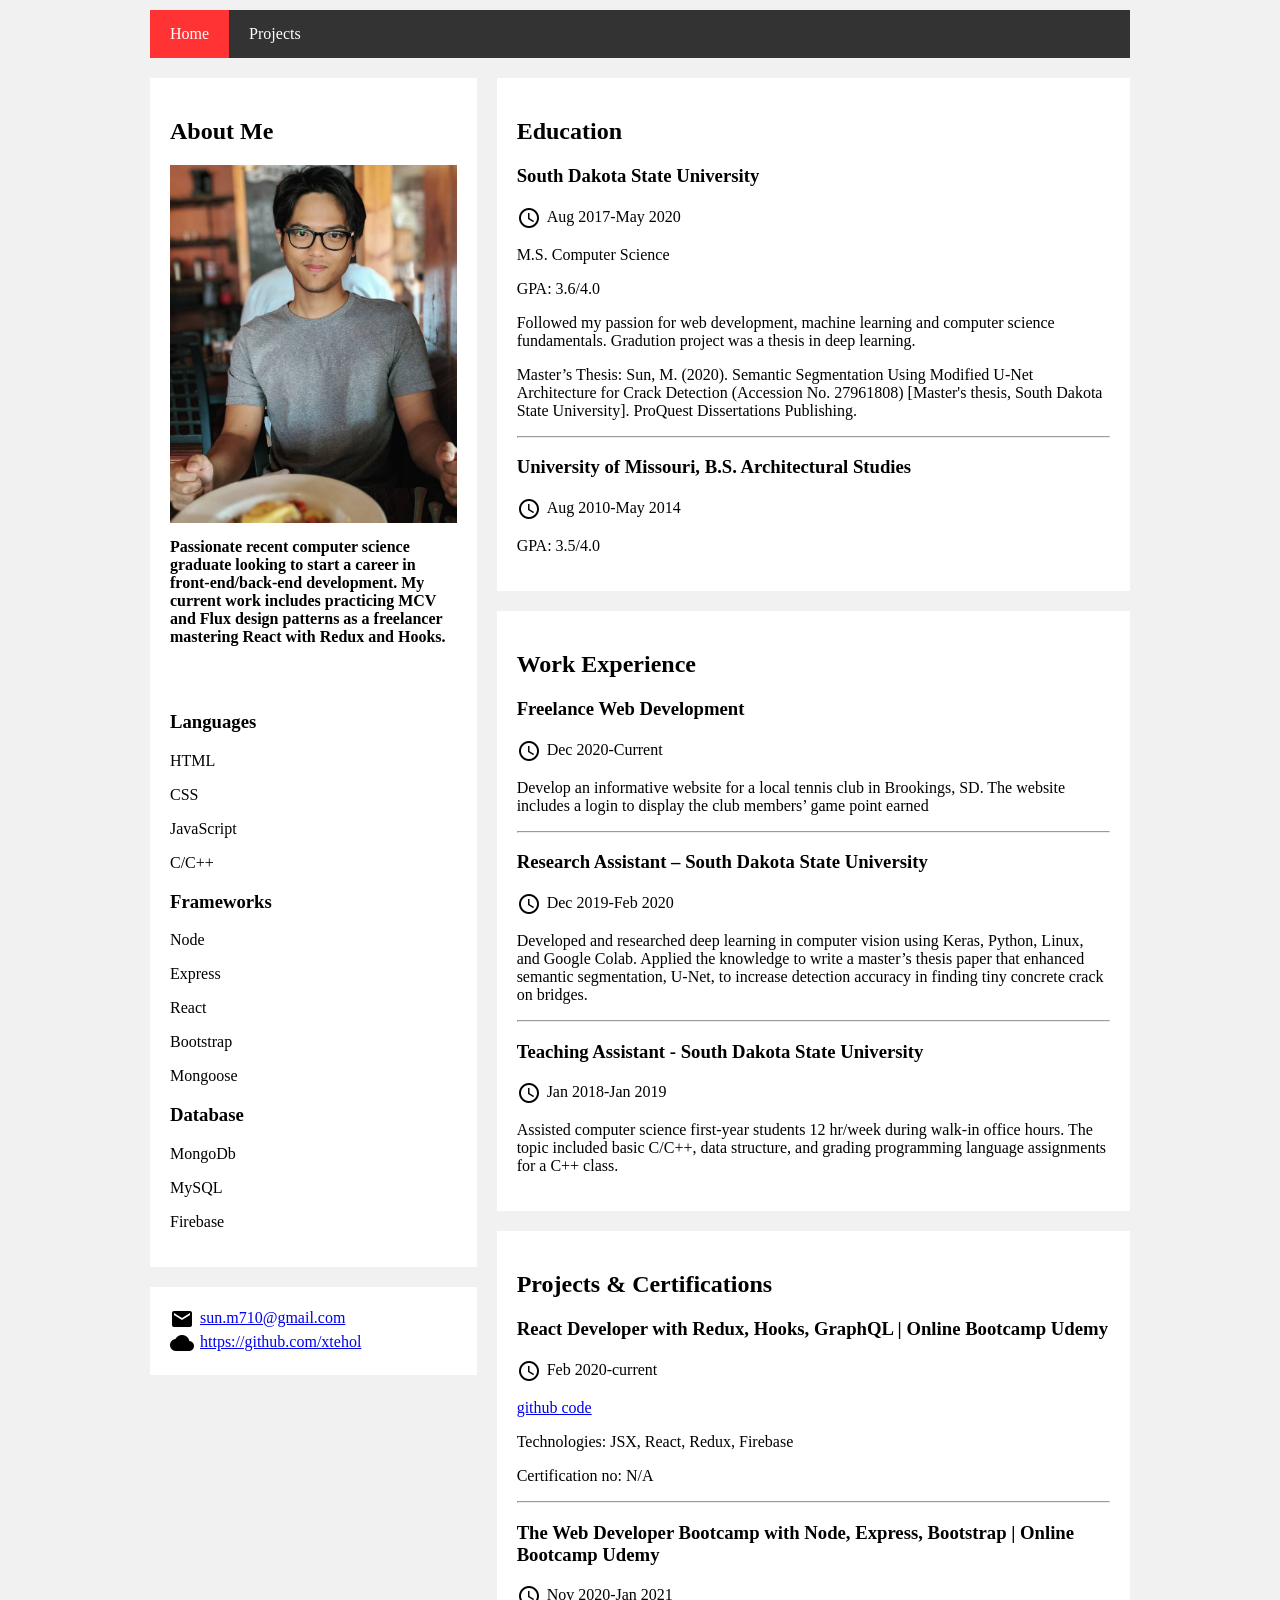
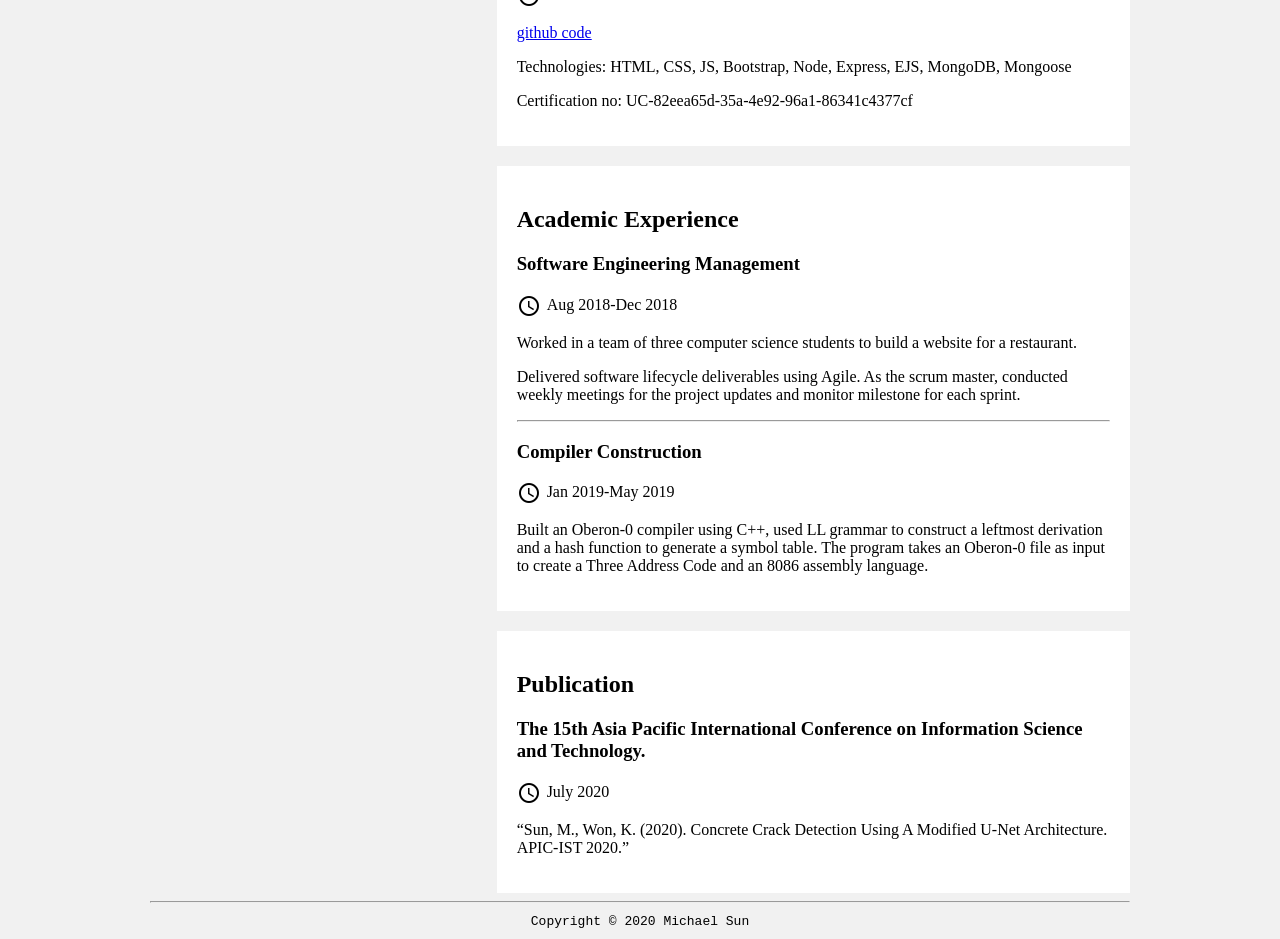
==== index.html @ bc26d8cc "update wording" ====
<!DOCTYPE html>
<html>
    <head>
        <meta charset="utf-8">
        <meta name="viewport" content="width=device-width, initial-scale=1, shrink-to-fit=no">
        <meta name="description" content="Web Developer Michael Taein Sun">
        <meta name="keywords" content="Web Developer, Michael Sun, Michael Taein Sun">
        <meta name="author" content="Michael Sun">

        <!--no google search start
        <meta name="robots" content="noindex, nofollow">
        no google search end-->
        <title>Michael Taein Sun Web Developer Resume</title>

        <link rel="stylesheet" href="css/style.css">
        <link rel="icon" href="image/ms.ico" type="image/x-icon">
        <link href="[data-uri]" rel="icon" type="image/x-icon" />
        <link href="https://fonts.googleapis.com/icon?family=Material+Icons" rel="stylesheet">

    </head>

    <body>
        <!--Navbar-->
        <ul class="topnav">
            <li><a class="active" href="./">Home</a></li>
            <li><a href="#projects" onclick="pageUnderConstruction()">Projects</a></li>
        </ul>
        <!--Navbar end-->

        <!--Content-->
        <div class="row">
            <div class="leftcolumn">
                <div class="card">
                    <h2>About Me</h2>
                    <!--
                    <div class="fakeimg">Image</div>
                -->
                    <div class="profile">
                        <img src="image/profile_photo.jpg" alt="profile photo">
                    </div>
                    <h1>Passionate recent computer science graduate looking to start a career in front-end/back-end development. My current work includes practicing MCV and Flux design patterns as a freelancer mastering React with Redux and Hooks.</h1>
                    <br>
                    <br>
                    <h3>Languages</h3>
                    <p>HTML</p>
                    <p>CSS</p>
                    <p>JavaScript</p>
                    <p>C/C++</p>
                    <h3>Frameworks</h3>
                    <p>Node</p>
                    <p>Express</p>
                    <p>React</p>
                    <p>Bootstrap</p>
                    <p>Mongoose</p>
                    <h3>Database</h3>
                    <p>MongoDb</p>
                    <p>MySQL</p>
                    <p>Firebase</p>
                    
                </div>
                <div class="card">
                    <i class="material-icons">email</i><a href="mailto:sun.m710@gmail.com" target="_blank">sun.m710@gmail.com</a><br>
                    <i class="material-icons">cloud</i><a href="https://github.com/xtehol" target="_blank">https://github.com/xtehol</a><br>
                </div>
            </div>
            <div class="rightcolumn">
                <div class="card">
                    <h2>Education</h2>

                    <h3>South Dakota State University</h3>
                    <p><i class="material-icons">access_time</i>Aug 2017-May 2020</p>
                    <p>M.S. Computer Science</p>
                    <p>GPA: 3.6/4.0</p>
                    <p>Followed my passion for web development, machine learning and computer science fundamentals. Gradution project was a thesis in deep learning.</p>                    
                    <p>Master’s Thesis: Sun, M. (2020). Semantic Segmentation Using Modified U-Net Architecture for Crack Detection (Accession No. 27961808) [Master's thesis, South Dakota State University]. ProQuest Dissertations Publishing.</p>
                    <hr>

                    <h3>University of Missouri, B.S. Architectural Studies</h3>
                    <p><i class="material-icons">access_time</i>Aug 2010-May 2014</p>
                    <p>GPA: 3.5/4.0</p>
            
                </div>
                <div class="card">
                    <h2>Work Experience</h2>
                    <h3>Freelance Web Development</h3>
                    <p><i class="material-icons">access_time</i>Dec 2020-Current</p>
                    <p>Develop an informative website for a local tennis club in Brookings, SD. The website includes a login to display the club members’ game point earned</p>
                    <hr>

                    <h3>Research Assistant – South Dakota State University</h3>
                    <p><i class="material-icons">access_time</i>Dec 2019-Feb 2020</p>
                    <p>Developed and researched deep learning in computer vision using Keras, Python, Linux, and Google Colab. Applied the knowledge to write a master’s thesis paper that enhanced semantic segmentation, U-Net, to increase detection accuracy in finding tiny concrete crack on bridges.</p>
                    <hr>

                    <h3>Teaching Assistant - South Dakota State University</h3>
                    <p><i class="material-icons">access_time</i>Jan 2018-Jan 2019</p>
                    <p>Assisted computer science first-year students 12 hr/week during walk-in office hours. The topic included basic C/C++, data structure, and grading programming language assignments for a C++ class.</p>            
                </div>
                <div class="card">
                  <h2>Projects & Certifications</h2>
                  <h3>React Developer with Redux, Hooks, GraphQL | Online Bootcamp Udemy</h3>
                  <p><i class="material-icons">access_time</i>Feb 2020-current</p>
                  <a href="https://github.com/xtehol/crwn-clothing">github code</a>
                  <p>Technologies: JSX, React, Redux, Firebase</p>
                  <p>Certification no: N/A</p>
                  <hr>

                  <h3>The Web Developer Bootcamp with Node, Express, Bootstrap | Online Bootcamp Udemy</h3>
                  <p><i class="material-icons">access_time</i>Nov 2020-Jan 2021</p>
                  <a href="https://github.com/xtehol/Yelp_Campground">github code</a>
                  <p>Technologies: HTML, CSS, JS, Bootstrap, Node, Express, EJS, MongoDB, Mongoose</p>
                  <p>Certification no: UC-82eea65d-35a-4e92-96a1-86341c4377cf</p>

                </div>
                <div class="card">
                    <h2>Academic Experience</h2>
                    <h3>Software Engineering Management</h3>
                    <p><i class="material-icons">access_time</i>Aug 2018-Dec 2018</p>
                    <p>Worked in a team of three computer science students to build a website for a restaurant.</p>
                    <p>Delivered software lifecycle deliverables using Agile. As the scrum master, conducted weekly meetings for the project updates and monitor milestone for each sprint.</p>
                    <hr>

                    <h3>Compiler Construction</h3>
                    <p><i class="material-icons">access_time</i>Jan 2019-May 2019</p>
                    <p>Built an Oberon-0 compiler using C++, used LL grammar to construct a leftmost derivation and a hash function to generate a symbol table. The program takes an Oberon-0 file as input to create a Three Address Code and an 8086 assembly language.</p>
                </div>
                <div class="card">
                    <h2>Publication</h2>
                    <h3>The 15th Asia Pacific International Conference on Information Science and Technology.</h3>
                    <p><i class="material-icons">access_time</i>July 2020</p>
                    <p>“Sun, M., Won, K. (2020). Concrete Crack Detection Using A Modified U-Net Architecture. APIC-IST 2020.”</p>        
                </div>
            </div>
        </div>
        <!--Content end-->

        <footer>
            <hr>
            <code>Copyright &copy 2020 Michael Sun</code>
        </footer>

        <script>
            function pageUnderConstruction() {
                alert("\nCOMING SOON.. \nCurrent projects are on my Github.")
            }
        </script>
    </body>


</html>
---- css/style.css ----
* {
    box-sizing: border-box;    
}


a:hover {
    color: red;
}
body {
    padding: 10px;
    background: #f1f1f1;
    margin: auto;
    max-width: 1000px;
}
/*Navbar*/
ul.topnav {
    list-style-type: none;
    margin: 0px;
    padding: 0px;
    overflow: hidden;
    background-color: #333;
    top: 0;
    width: 100%;
    position: sticky;
}

ul.topnav li {
    float: left;
}

ul.topnav li a {
    display: block;
    color: white;
    text-align: center;
    padding: 15px 20px;
    text-decoration: none;
}

ul.topnav li a:hover:not(.active) {
    background-color: #111;
}

.active {
    background-color: #FF3333;
}
/*Navbar end*/

/*Content*/
div.card h1 {
    font-size: 16px;
}
.leftcolumn {
    float: left;
    width: 33.33%;
}

.rightcolumn {
    float: left;
    width: 66.66%;
    padding-left: 20px;
}

.row:after {
    content: "";
    display: table;
    clear: both;
}
div.card i, div.card p i{
    display: inline;
    vertical-align: middle;
}
div.card i:after {
    content: "  ";
}
/*Content end*/
/*
.fakeimg {
    background-color: #aaa;
    width: 100%;
    padding: 20px;
    height: 200px;
}
*/
div.profile img {
    width: 100%;
}

.card {
    background-color: white;
    padding: 20px;
    margin-top: 20px;
}
footer {
    text-align: center;
}

/*
@media screen and (max-width: 1200px) {
    .body {
        padding: 10px;
        background: #ff0000;
        margin: 0px 0px;
    }
}
*/
@media screen and (max-width: 800px) {
    .leftcolumn, .rightcolumn {
        width: 100%;
        padding: 0px;
    }
    body {
        margin: 0;
    }
}
/**/
@media screen and (max-width: 400px) {
    ul.topnav li {
        float: none;
        width: 100%;
    }
    ul.topnav {
        position: static;
    }
    body {
        margin: 0;
    }
    div.profile img {
        display: none; 
    }

}
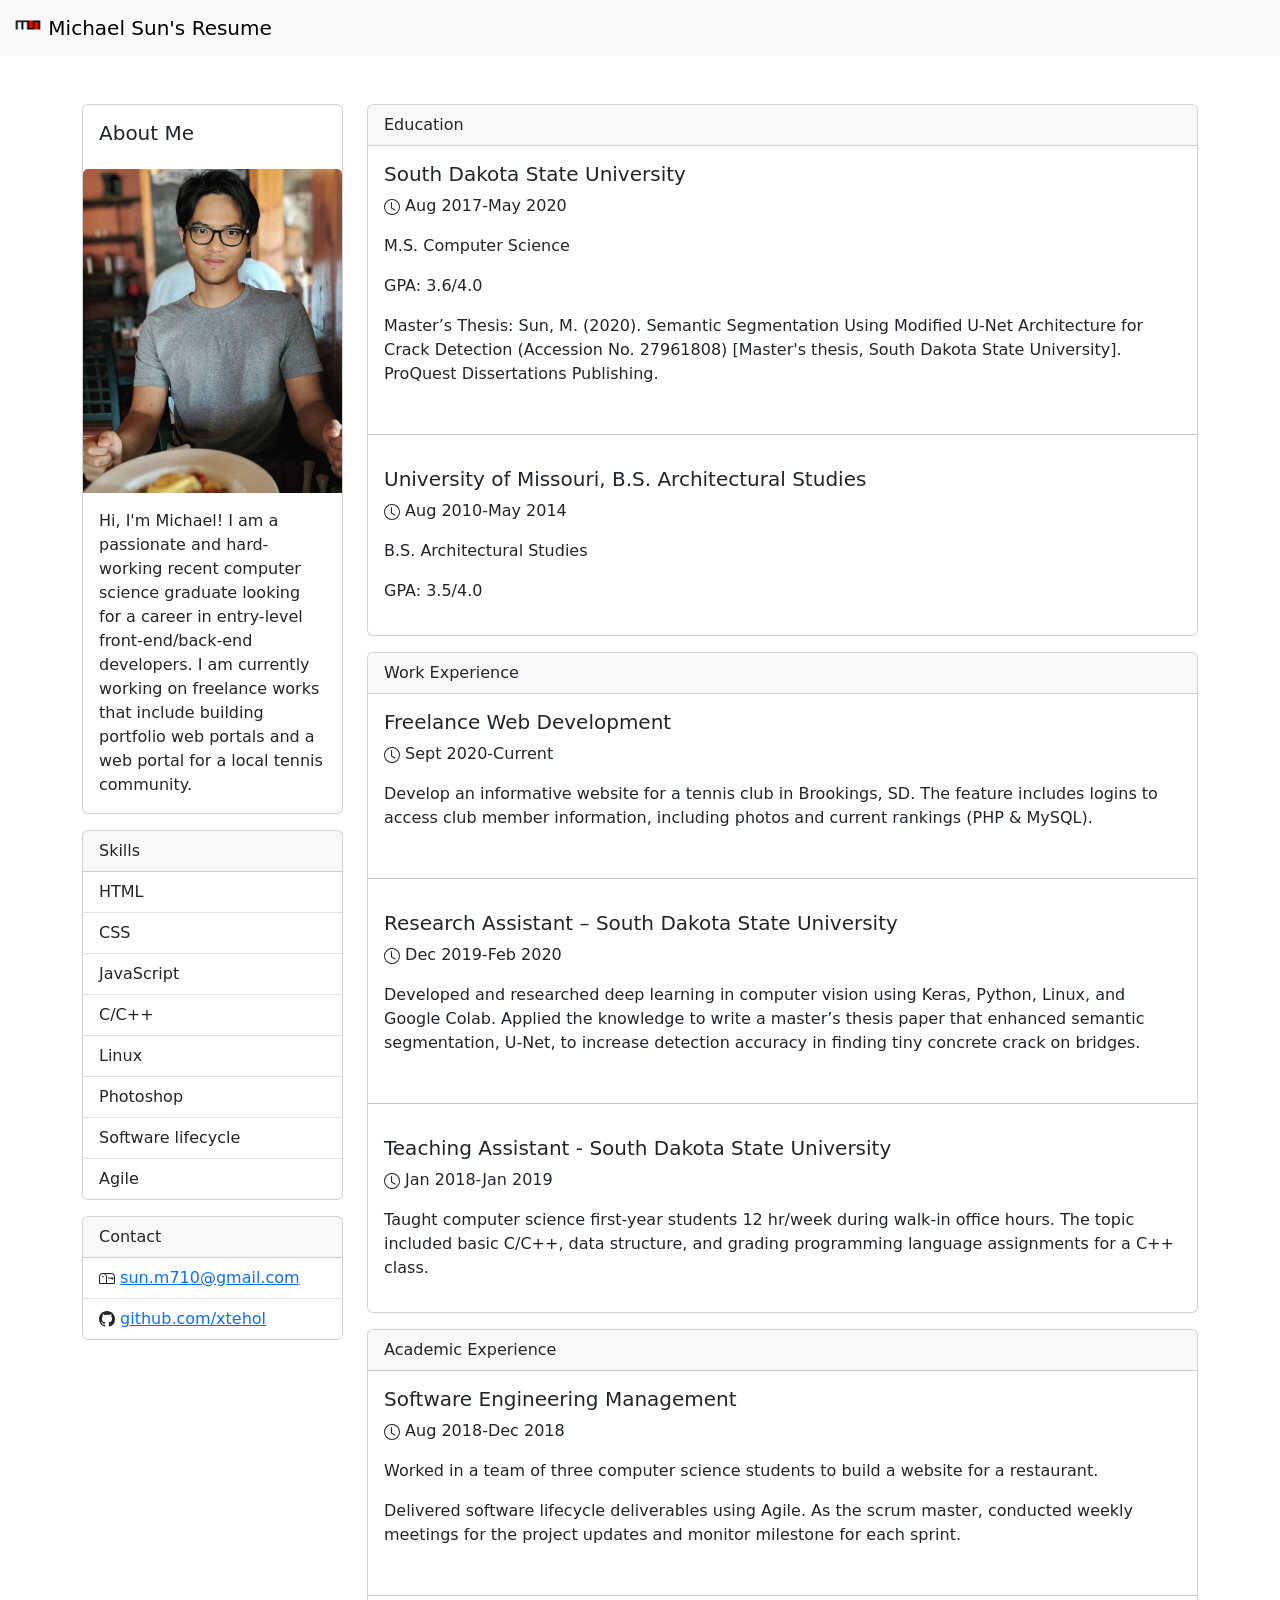
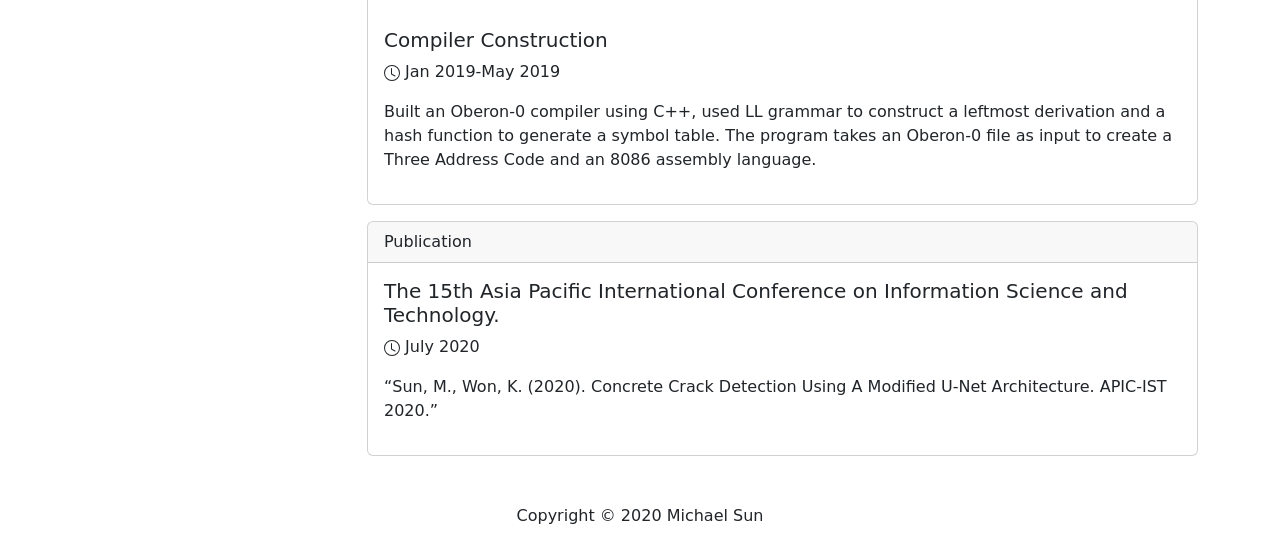
==== commit 6146e479: "implement bootstrap" ====
--- a/index.html
+++ b/index.html
@@ -10,9 +10,7 @@
         <!--no google search start
         <meta name="robots" content="noindex, nofollow">
         no google search end-->
-        <title>Michael Taein Sun Web Developer Resume</title>
-
-        <link rel="stylesheet" href="css/style.css">
+
         <link rel="icon" href="image/ms.ico" type="image/x-icon">
         <link href="[data-uri]
         [base64]
@@ -21,136 +19,222 @@
         QAAAAAAARARAAAAAAABEBEAAAAAAAEQAAAAAAAAAAAAAAAAAAAAAAAAAAAAAAAAAAAAAAAAA
         AAAAAAAAAAAAAAAD//wAA//8AAP//AAD//wAA//8AALYDAAC2AwAAtgMAALYDAAC2AwAAgAM
         AAP//AAD//wAA//8AAP//AAD//wAA" rel="icon" type="image/x-icon" />
-        <link href="https://fonts.googleapis.com/icon?family=Material+Icons" rel="stylesheet">
-
+        
+        <!--Bootstrap-->
+        <link href="https://cdn.jsdelivr.net/npm/bootstrap@5.0.0-beta2/dist/css/bootstrap.min.css" rel="stylesheet" integrity="sha384-BmbxuPwQa2lc/FVzBcNJ7UAyJxM6wuqIj61tLrc4wSX0szH/Ev+nYRRuWlolflfl" crossorigin="anonymous">
+        <script src="https://cdn.jsdelivr.net/npm/bootstrap@5.0.0-beta2/dist/js/bootstrap.bundle.min.js" integrity="sha384-b5kHyXgcpbZJO/tY9Ul7kGkf1S0CWuKcCD38l8YkeH8z8QjE0GmW1gYU5S9FOnJ0" crossorigin="anonymous"></script>
+
+        <!-- Bootstrap
+        <link rel="stylesheet" href="https://stackpath.bootstrapcdn.com/bootstrap/4.5.3/css/bootstrap.min.css" integrity="sha384-TX8t27EcRE3e/ihU7zmQxVncDAy5uIKz4rEkgIXeMed4M0jlfIDPvg6uqKI2xXr2" crossorigin="anonymous"> -->
+        
+        <title>Michael Taein Sun Web Developer Resume</title>
     </head>
 
     <body>
-        <!--Navbar-->
-        <ul class="topnav">
-            <li><a class="active" href="./">Home</a></li>
-            <li><a href="#projects" onclick="pageUnderConstruction()">Projects</a></li>
-        </ul>
-        <!--Navbar end-->
-
-        <!--Content-->
+      <nav class="navbar navbar-light bg-light">
+        <div class="container-fluid">
+          <a class="navbar-brand" href="#">
+            <img src="image/ms.ico" alt="" width="30" height="24" class="d-inline-block align-top">
+            Michael Sun's Resume
+          </a>
+        </div>
+      </nav>
+
+      <div class="container-md mt-5">
+        <!-- Image and text -->
         <div class="row">
-            <div class="leftcolumn">
-                <div class="card">
-                    <h2>About Me</h2>
-                    <!--
-                    <div class="fakeimg">Image</div>
-                -->
-                    <div class="profile">
-                        <img src="image/profile_photo.jpg" alt="profile photo">
-                    </div>
-                    <h1>Passionate recent computer science graduate looking to start a career in front-end/back-end development. My current work includes practicing MCV and Flux design patterns as a freelancer mastering React with Redux and Hooks.</h1>
-                    <br>
-                    <br>
-                    <h3>Languages</h3>
-                    <p>HTML</p>
-                    <p>CSS</p>
-                    <p>JavaScript</p>
-                    <p>C/C++</p>
-                    <h3>Frameworks</h3>
-                    <p>Node</p>
-                    <p>Express</p>
-                    <p>React</p>
-                    <p>Bootstrap</p>
-                    <p>Mongoose</p>
-                    <h3>Database</h3>
-                    <p>MongoDb</p>
-                    <p>MySQL</p>
-                    <p>Firebase</p>
-                    
-                </div>
-                <div class="card">
-                    <i class="material-icons">email</i><a href="mailto:sun.m710@gmail.com" target="_blank">sun.m710@gmail.com</a><br>
-                    <i class="material-icons">cloud</i><a href="https://github.com/xtehol" target="_blank">https://github.com/xtehol</a><br>
-                </div>
-            </div>
-            <div class="rightcolumn">
-                <div class="card">
-                    <h2>Education</h2>
-
-                    <h3>South Dakota State University</h3>
-                    <p><i class="material-icons">access_time</i>Aug 2017-May 2020</p>
-                    <p>M.S. Computer Science</p>
-                    <p>GPA: 3.6/4.0</p>
-                    <p>Followed my passion for web development, machine learning and computer science fundamentals. Gradution project was a thesis in deep learning.</p>                    
-                    <p>Master’s Thesis: Sun, M. (2020). Semantic Segmentation Using Modified U-Net Architecture for Crack Detection (Accession No. 27961808) [Master's thesis, South Dakota State University]. ProQuest Dissertations Publishing.</p>
-                    <hr>
-
-                    <h3>University of Missouri, B.S. Architectural Studies</h3>
-                    <p><i class="material-icons">access_time</i>Aug 2010-May 2014</p>
-                    <p>GPA: 3.5/4.0</p>
-            
-                </div>
-                <div class="card">
-                    <h2>Work Experience</h2>
-                    <h3>Freelance Web Development</h3>
-                    <p><i class="material-icons">access_time</i>Dec 2020-Current</p>
-                    <p>Develop an informative website for a local tennis club in Brookings, SD. The website includes a login to display the club members’ game point earned</p>
-                    <hr>
-
-                    <h3>Research Assistant – South Dakota State University</h3>
-                    <p><i class="material-icons">access_time</i>Dec 2019-Feb 2020</p>
-                    <p>Developed and researched deep learning in computer vision using Keras, Python, Linux, and Google Colab. Applied the knowledge to write a master’s thesis paper that enhanced semantic segmentation, U-Net, to increase detection accuracy in finding tiny concrete crack on bridges.</p>
-                    <hr>
-
-                    <h3>Teaching Assistant - South Dakota State University</h3>
-                    <p><i class="material-icons">access_time</i>Jan 2018-Jan 2019</p>
-                    <p>Assisted computer science first-year students 12 hr/week during walk-in office hours. The topic included basic C/C++, data structure, and grading programming language assignments for a C++ class.</p>            
-                </div>
-                <div class="card">
-                  <h2>Projects & Certifications</h2>
-                  <h3>React Developer with Redux, Hooks, GraphQL | Online Bootcamp Udemy</h3>
-                  <p><i class="material-icons">access_time</i>Feb 2020-current</p>
-                  <a href="https://github.com/xtehol/crwn-clothing">github code</a>
-                  <p>Technologies: JSX, React, Redux, Firebase</p>
-                  <p>Certification no: N/A</p>
-                  <hr>
-
-                  <h3>The Web Developer Bootcamp with Node, Express, Bootstrap | Online Bootcamp Udemy</h3>
-                  <p><i class="material-icons">access_time</i>Nov 2020-Jan 2021</p>
-                  <a href="https://github.com/xtehol/Yelp_Campground">github code</a>
-                  <p>Technologies: HTML, CSS, JS, Bootstrap, Node, Express, EJS, MongoDB, Mongoose</p>
-                  <p>Certification no: UC-82eea65d-35a-4e92-96a1-86341c4377cf</p>
-
-                </div>
-                <div class="card">
-                    <h2>Academic Experience</h2>
-                    <h3>Software Engineering Management</h3>
-                    <p><i class="material-icons">access_time</i>Aug 2018-Dec 2018</p>
-                    <p>Worked in a team of three computer science students to build a website for a restaurant.</p>
-                    <p>Delivered software lifecycle deliverables using Agile. As the scrum master, conducted weekly meetings for the project updates and monitor milestone for each sprint.</p>
-                    <hr>
-
-                    <h3>Compiler Construction</h3>
-                    <p><i class="material-icons">access_time</i>Jan 2019-May 2019</p>
-                    <p>Built an Oberon-0 compiler using C++, used LL grammar to construct a leftmost derivation and a hash function to generate a symbol table. The program takes an Oberon-0 file as input to create a Three Address Code and an 8086 assembly language.</p>
-                </div>
-                <div class="card">
-                    <h2>Publication</h2>
-                    <h3>The 15th Asia Pacific International Conference on Information Science and Technology.</h3>
-                    <p><i class="material-icons">access_time</i>July 2020</p>
-                    <p>“Sun, M., Won, K. (2020). Concrete Crack Detection Using A Modified U-Net Architecture. APIC-IST 2020.”</p>        
-                </div>
-            </div>
+
+
+          <div class="col-lg-3">
+            <div class="card" >
+              <div class="card-body">
+                <h5 class="card-title">About Me</h5>
+              </div>
+              <img src="image/profile_photo.jpg" class="card-img-top d-none d-lg-block" alt="...">
+              <div class="card-body">
+                <p class="card-text">
+                  Hi, I'm Michael! I am a passionate and hard-working recent computer science graduate looking for a career in entry-level front-end/back-end developers.
+                  I am currently working on freelance works that include building portfolio web portals and a web portal for a local tennis community.
+                </p>
+              </div>
+            </div>
+
+            <div class="card mt-3" >
+              <div class="card-header">
+                Skills
+              </div>
+              <ul class="list-group list-group-flush">
+                <li class="list-group-item">HTML</li>
+                <li class="list-group-item">CSS</li>
+                <li class="list-group-item">JavaScript</li>
+                <li class="list-group-item">C/C++</li>
+                <li class="list-group-item">Linux</li>
+                <li class="list-group-item">Photoshop</li>
+                <li class="list-group-item">Software lifecycle</li>
+                <li class="list-group-item">Agile</li>
+              </ul>
+            </div>
+
+            <div class="card my-3" >
+              <div class="card-header">
+                Contact
+              </div>
+              <ul class="list-group list-group-flush">
+                <li class="list-group-item">
+                  <svg xmlns="http://www.w3.org/2000/svg" width="16" height="16" fill="currentColor" class="bi bi-mailbox" viewBox="0 0 16 16">
+                    <path d="M4 4a3 3 0 0 0-3 3v6h6V7a3 3 0 0 0-3-3zm0-1h8a4 4 0 0 1 4 4v6a1 1 0 0 1-1 1H1a1 1 0 0 1-1-1V7a4 4 0 0 1 4-4zm2.646 1A3.99 3.99 0 0 1 8 7v6h7V7a3 3 0 0 0-3-3H6.646z"/>
+                    <path d="M11.793 8.5H9v-1h5a.5.5 0 0 1 .5.5v1a.5.5 0 0 1-.5.5h-1a.5.5 0 0 1-.354-.146l-.853-.854zM5 7c0 .552-.448 0-1 0s-1 .552-1 0a1 1 0 0 1 2 0z"/>
+                  </svg>
+                  <a href="mailto:sun.m710@gmail.com" class="card-link">sun.m710@gmail.com</a>
+                </li>
+                <li class="list-group-item">
+                  <svg xmlns="http://www.w3.org/2000/svg" width="16" height="16" fill="currentColor" class="bi bi-github" viewBox="0 0 16 16">
+                    <path d="M8 0C3.58 0 0 3.58 0 8c0 3.54 2.29 6.53 5.47 7.59.4.07.55-.17.55-.38 0-.19-.01-.82-.01-1.49-2.01.37-2.53-.49-2.69-.94-.09-.23-.48-.94-.82-1.13-.28-.15-.68-.52-.01-.53.63-.01 1.08.58 1.23.82.72 1.21 1.87.87 2.33.66.07-.52.28-.87.51-1.07-1.78-.2-3.64-.89-3.64-3.95 0-.87.31-1.59.82-2.15-.08-.2-.36-1.02.08-2.12 0 0 .67-.21 2.2.82.64-.18 1.32-.27 2-.27.68 0 1.36.09 2 .27 1.53-1.04 2.2-.82 2.2-.82.44 1.1.16 1.92.08 2.12.51.56.82 1.27.82 2.15 0 3.07-1.87 3.75-3.65 3.95.29.25.54.73.54 1.48 0 1.07-.01 1.93-.01 2.2 0 .21.15.46.55.38A8.012 8.012 0 0 0 16 8c0-4.42-3.58-8-8-8z"/>
+                  </svg>
+                  <a href="https://github.com/xtehol" target="_blank" class="card-link">github.com/xtehol</a>
+                </li>
+              </ul>
+            </div>
+
+          </div>
+          
+          <div class="col-lg-9">
+            <!--Education-->
+            <div class="card">
+              <div class="card-header">
+                Education
+              </div>
+              <div class="card-body">
+                <h5 class="card-title">South Dakota State University</h5>
+                <p class="card-text">
+                  <svg xmlns="http://www.w3.org/2000/svg" width="16" height="16" fill="currentColor" class="bi bi-clock" viewBox="0 0 16 16">
+                    <path d="M8 3.5a.5.5 0 0 0-1 0V9a.5.5 0 0 0 .252.434l3.5 2a.5.5 0 0 0 .496-.868L8 8.71V3.5z"/>
+                    <path d="M8 16A8 8 0 1 0 8 0a8 8 0 0 0 0 16zm7-8A7 7 0 1 1 1 8a7 7 0 0 1 14 0z"/>
+                  </svg>
+                   Aug 2017-May 2020
+
+                </p>
+                <p>M.S. Computer Science</p>
+                <p>GPA: 3.6/4.0</p>
+                <p>Master’s Thesis: Sun, M. (2020). Semantic Segmentation Using Modified U-Net Architecture for Crack Detection (Accession No. 27961808) [Master's thesis, South Dakota State University]. ProQuest Dissertations Publishing.
+                </p>
+              </div>
+              <hr>
+              <div class="card-body">
+                <h5 class="card-title">University of Missouri, B.S. Architectural Studies</h5>
+                <p class="card-text">
+                  <svg xmlns="http://www.w3.org/2000/svg" width="16" height="16" fill="currentColor" class="bi bi-clock" viewBox="0 0 16 16">
+                    <path d="M8 3.5a.5.5 0 0 0-1 0V9a.5.5 0 0 0 .252.434l3.5 2a.5.5 0 0 0 .496-.868L8 8.71V3.5z"/>
+                    <path d="M8 16A8 8 0 1 0 8 0a8 8 0 0 0 0 16zm7-8A7 7 0 1 1 1 8a7 7 0 0 1 14 0z"/>
+                  </svg>
+                   Aug 2010-May 2014
+                </p>
+                <p>B.S. Architectural Studies</p>
+                <p>GPA: 3.5/4.0</p>
+              </div>
+            </div>
+
+            <!--Work Experience-->
+            <div class="card mt-3">
+              <div class="card-header">
+                Work Experience
+              </div>
+              <div class="card-body">
+                <h5 class="card-title">Freelance Web Development</h5>
+                <p class="card-text">
+                  <svg xmlns="http://www.w3.org/2000/svg" width="16" height="16" fill="currentColor" class="bi bi-clock" viewBox="0 0 16 16">
+                    <path d="M8 3.5a.5.5 0 0 0-1 0V9a.5.5 0 0 0 .252.434l3.5 2a.5.5 0 0 0 .496-.868L8 8.71V3.5z"/>
+                    <path d="M8 16A8 8 0 1 0 8 0a8 8 0 0 0 0 16zm7-8A7 7 0 1 1 1 8a7 7 0 0 1 14 0z"/>
+                  </svg>
+
+                  Sept 2020-Current
+                </p>
+                <p>Develop an informative website for a tennis club in Brookings, SD. The feature includes logins to access club member information, including photos and current rankings (PHP & MySQL).</p>
+              </div>
+              <hr>
+              <div class="card-body">
+                <h5 class="card-title">Research Assistant – South Dakota State University</h5>
+                <p class="card-text">
+                  <svg xmlns="http://www.w3.org/2000/svg" width="16" height="16" fill="currentColor" class="bi bi-clock" viewBox="0 0 16 16">
+                    <path d="M8 3.5a.5.5 0 0 0-1 0V9a.5.5 0 0 0 .252.434l3.5 2a.5.5 0 0 0 .496-.868L8 8.71V3.5z"/>
+                    <path d="M8 16A8 8 0 1 0 8 0a8 8 0 0 0 0 16zm7-8A7 7 0 1 1 1 8a7 7 0 0 1 14 0z"/>
+                  </svg>
+
+                  Dec 2019-Feb 2020
+                </p>
+                <p>Developed and researched deep learning in computer vision using Keras, Python, Linux, and Google Colab. Applied the knowledge to write a master’s thesis paper that enhanced semantic segmentation, U-Net, to increase detection accuracy in finding tiny concrete crack on bridges.</p>  
+              </div>
+              <hr>
+              <div class="card-body">
+                <h5 class="card-title">Teaching Assistant - South Dakota State University</h5>
+                <p class="card-text">
+                  <svg xmlns="http://www.w3.org/2000/svg" width="16" height="16" fill="currentColor" class="bi bi-clock" viewBox="0 0 16 16">
+                    <path d="M8 3.5a.5.5 0 0 0-1 0V9a.5.5 0 0 0 .252.434l3.5 2a.5.5 0 0 0 .496-.868L8 8.71V3.5z"/>
+                    <path d="M8 16A8 8 0 1 0 8 0a8 8 0 0 0 0 16zm7-8A7 7 0 1 1 1 8a7 7 0 0 1 14 0z"/>
+                  </svg>
+
+                  Jan 2018-Jan 2019
+                </p>
+                <p>Taught computer science first-year students 12 hr/week during walk-in office hours. The topic included basic C/C++, data structure, and grading programming language assignments for a C++ class.</p>
+              </div>
+            </div>
+            <!--Academic Experience-->
+            <div class="card mt-3">
+              <div class="card-header">
+                Academic Experience
+              </div>
+              <div class="card-body">
+                <h5 class="card-title">Software Engineering Management</h5>
+                <p class="card-text">
+                  <svg xmlns="http://www.w3.org/2000/svg" width="16" height="16" fill="currentColor" class="bi bi-clock" viewBox="0 0 16 16">
+                    <path d="M8 3.5a.5.5 0 0 0-1 0V9a.5.5 0 0 0 .252.434l3.5 2a.5.5 0 0 0 .496-.868L8 8.71V3.5z"/>
+                    <path d="M8 16A8 8 0 1 0 8 0a8 8 0 0 0 0 16zm7-8A7 7 0 1 1 1 8a7 7 0 0 1 14 0z"/>
+                  </svg>
+
+                  Aug 2018-Dec 2018
+                </p>
+                <p>Worked in a team of three computer science students to build a website for a restaurant.</p>
+                <p>Delivered software lifecycle deliverables using Agile. As the scrum master, conducted weekly meetings for the project updates and monitor milestone for each sprint.</p>
+              </div>
+              <hr>
+              <div class="card-body">
+                <h5 class="card-title">Compiler Construction</h5>
+                <p class="card-text">
+                  <svg xmlns="http://www.w3.org/2000/svg" width="16" height="16" fill="currentColor" class="bi bi-clock" viewBox="0 0 16 16">
+                    <path d="M8 3.5a.5.5 0 0 0-1 0V9a.5.5 0 0 0 .252.434l3.5 2a.5.5 0 0 0 .496-.868L8 8.71V3.5z"/>
+                    <path d="M8 16A8 8 0 1 0 8 0a8 8 0 0 0 0 16zm7-8A7 7 0 1 1 1 8a7 7 0 0 1 14 0z"/>
+                  </svg>
+
+                  Jan 2019-May 2019
+                </p>
+                <p>Built an Oberon-0 compiler using C++, used LL grammar to construct a leftmost derivation and a hash function to generate a symbol table. The program takes an Oberon-0 file as input to create a Three Address Code and an 8086 assembly language.</p>
+              </div>
+            </div>
+            <!--Publication-->
+            <div class="card mt-3">
+              <div class="card-header">
+                Publication
+              </div>
+              <div class="card-body">
+                <h5 class="card-title">The 15th Asia Pacific International Conference on Information Science and Technology.</h5>
+                <p class="card-text">
+                  <svg xmlns="http://www.w3.org/2000/svg" width="16" height="16" fill="currentColor" class="bi bi-clock" viewBox="0 0 16 16">
+                    <path d="M8 3.5a.5.5 0 0 0-1 0V9a.5.5 0 0 0 .252.434l3.5 2a.5.5 0 0 0 .496-.868L8 8.71V3.5z"/>
+                    <path d="M8 16A8 8 0 1 0 8 0a8 8 0 0 0 0 16zm7-8A7 7 0 1 1 1 8a7 7 0 0 1 14 0z"/>
+                  </svg>
+
+                  July 2020
+                </p>
+                <p>“Sun, M., Won, K. (2020). Concrete Crack Detection Using A Modified U-Net Architecture. APIC-IST 2020.”</p>        
+              </div>
+            </div>
+          </div>
         </div>
-        <!--Content end-->
-
-        <footer>
-            <hr>
-            <code>Copyright &copy 2020 Michael Sun</code>
-        </footer>
-
-        <script>
-            function pageUnderConstruction() {
-                alert("\nCOMING SOON.. \nCurrent projects are on my Github.")
-            }
-        </script>
+      </div>
+
     </body>
 
-
+    <footer class="mt-5">
+        <p class="text-center">Copyright &copy 2020 Michael Sun</p>
+    </footer>
 </html>
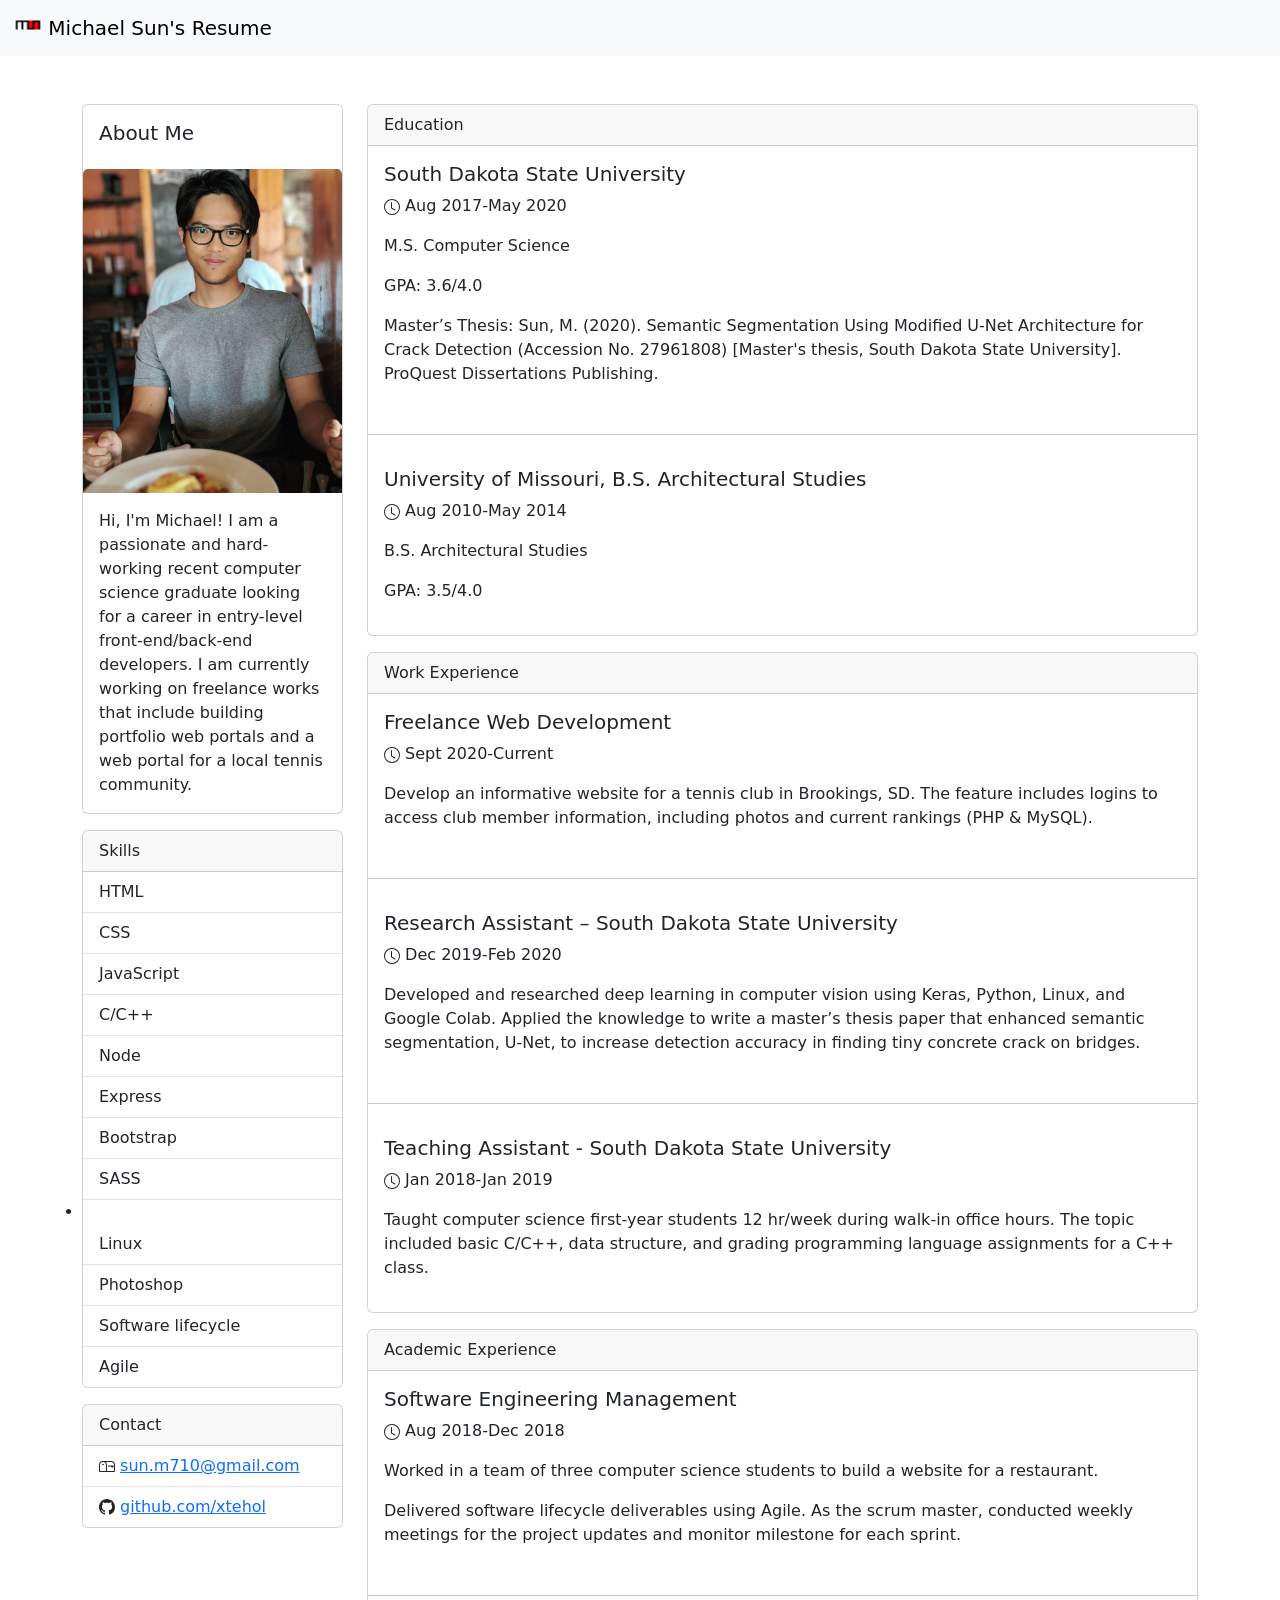
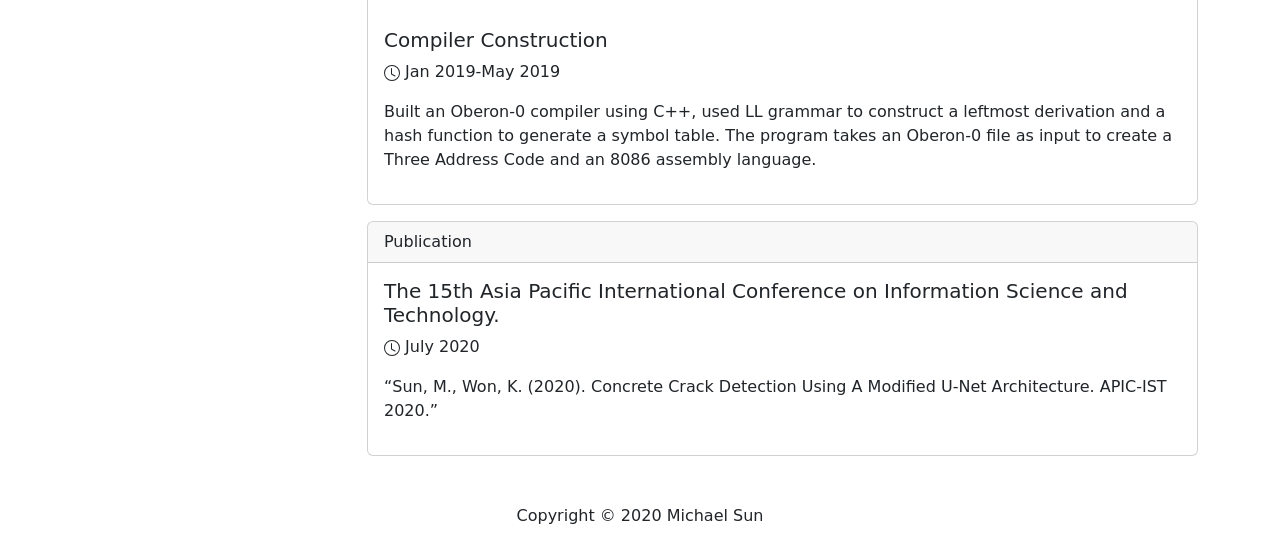
==== commit 46d90ea3: "add skills" ====
--- a/index.html
+++ b/index.html
@@ -68,6 +68,10 @@
                 <li class="list-group-item">CSS</li>
                 <li class="list-group-item">JavaScript</li>
                 <li class="list-group-item">C/C++</li>
+                <li class="list-group-item">Node</li>
+                <li class="list-group-item">Express</li>
+                <li class="list-group-item">Bootstrap</li>
+                <li class="list-group-item">SASS<li>
                 <li class="list-group-item">Linux</li>
                 <li class="list-group-item">Photoshop</li>
                 <li class="list-group-item">Software lifecycle</li>
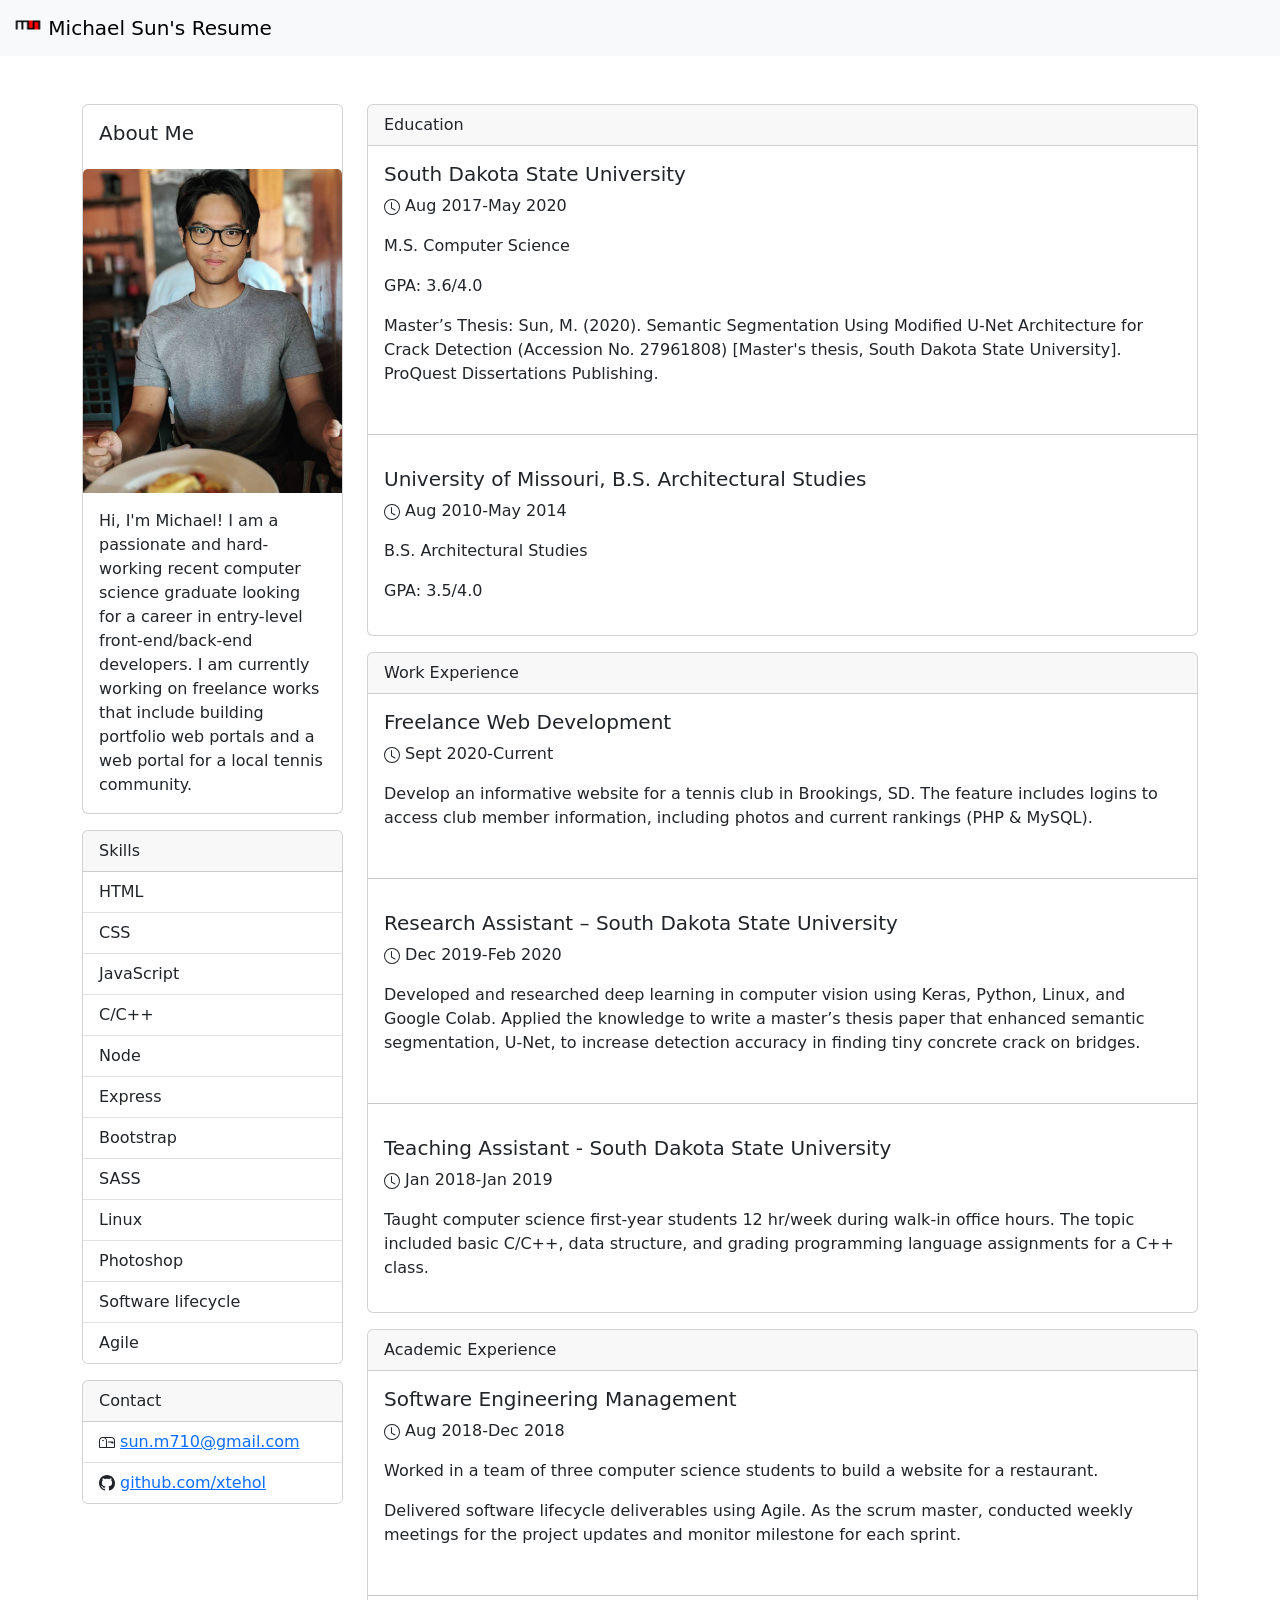
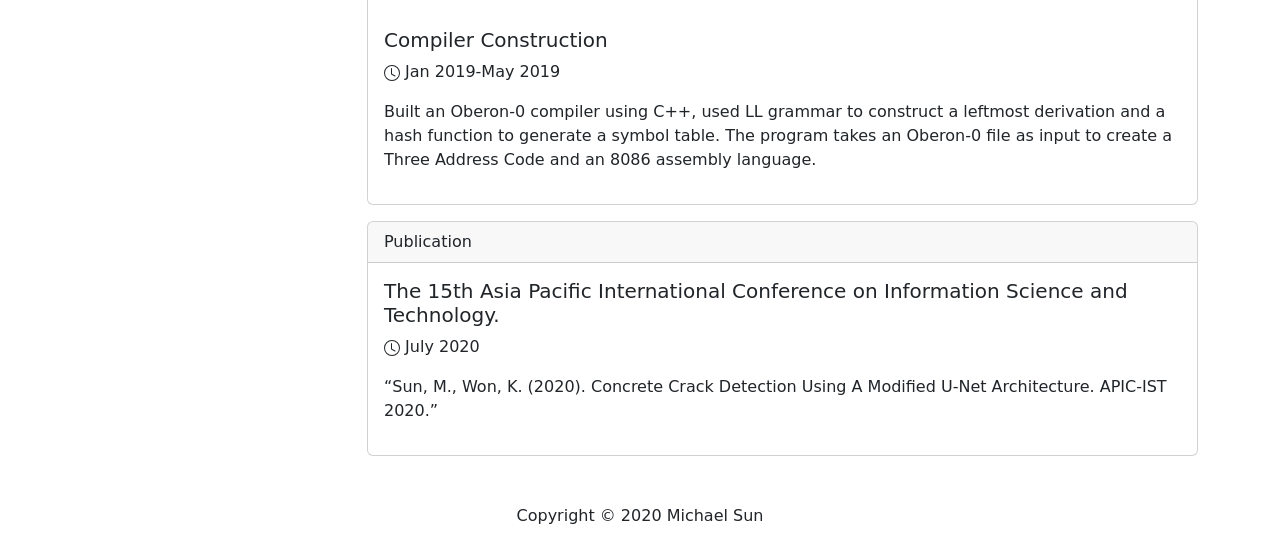
==== commit 715402be: "add skills" ====
--- a/index.html
+++ b/index.html
@@ -71,7 +71,7 @@
                 <li class="list-group-item">Node</li>
                 <li class="list-group-item">Express</li>
                 <li class="list-group-item">Bootstrap</li>
-                <li class="list-group-item">SASS<li>
+                <li class="list-group-item">SASS</li>
                 <li class="list-group-item">Linux</li>
                 <li class="list-group-item">Photoshop</li>
                 <li class="list-group-item">Software lifecycle</li>
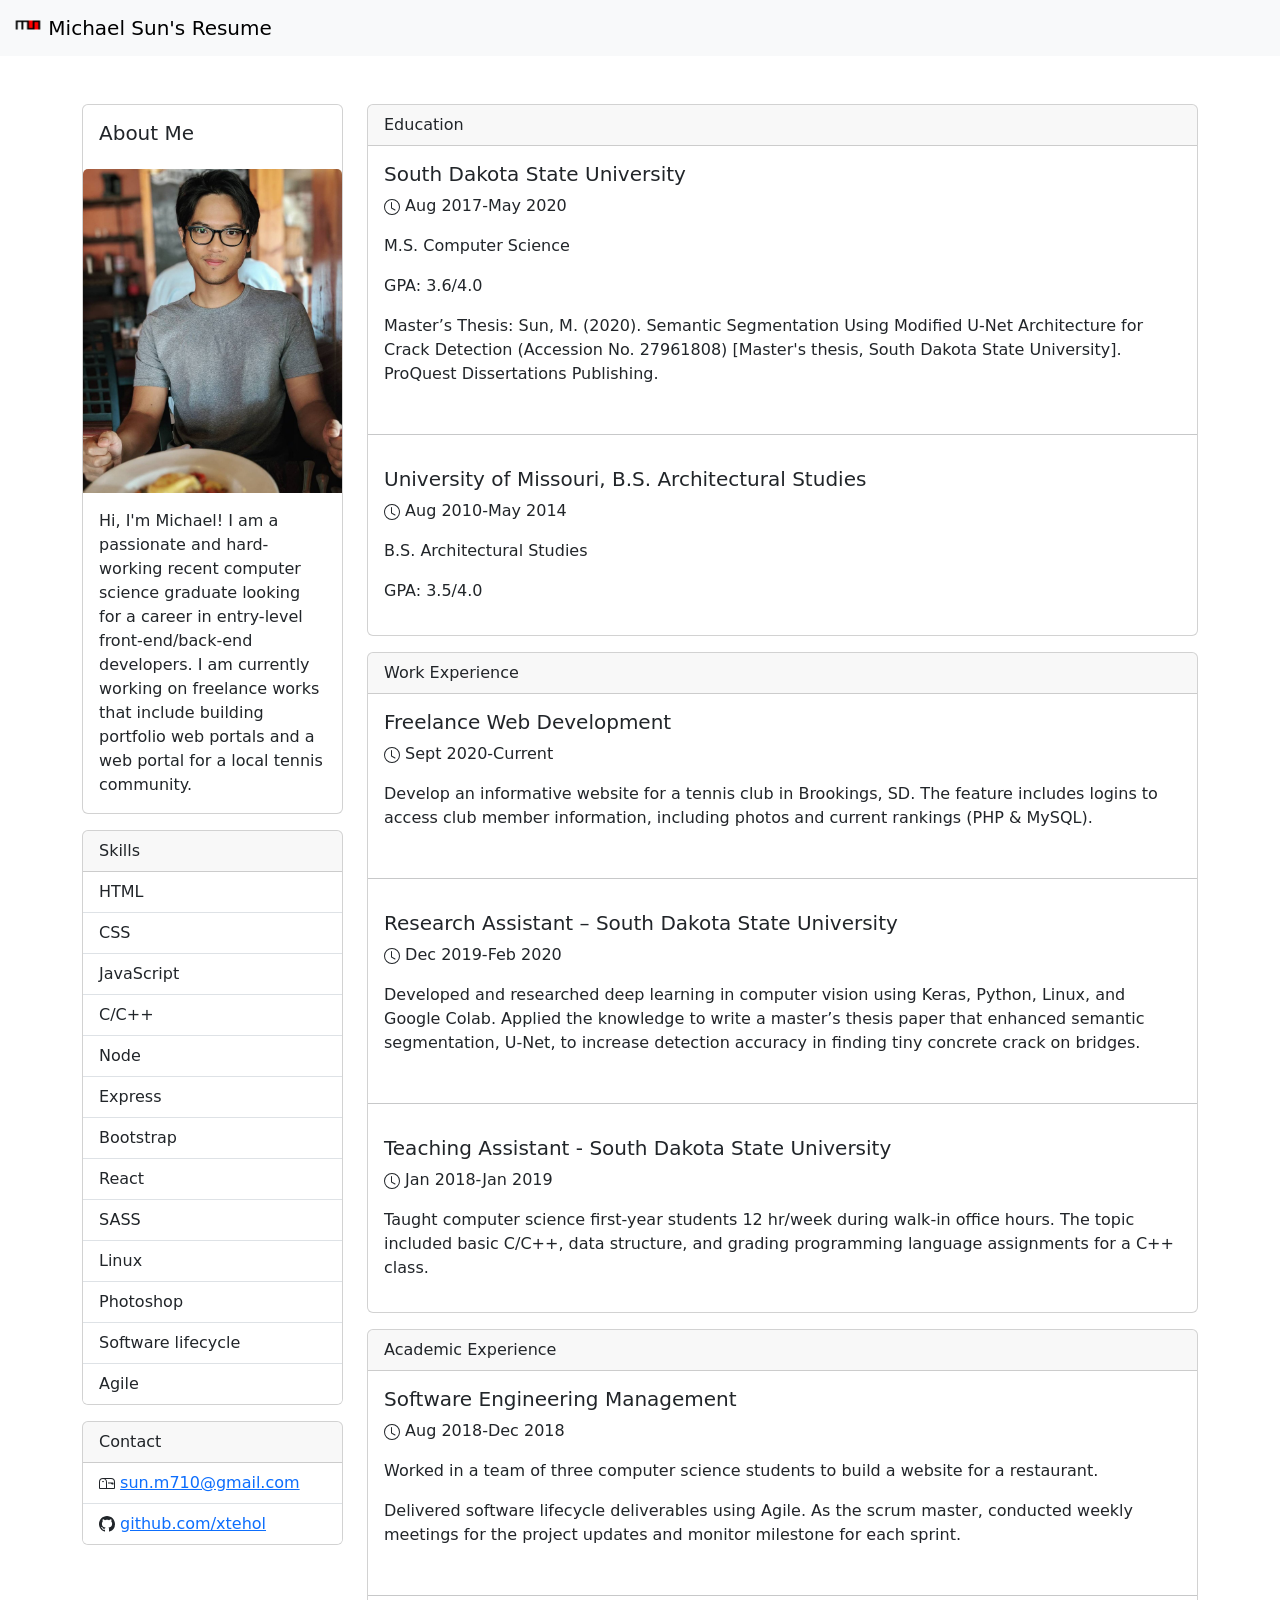
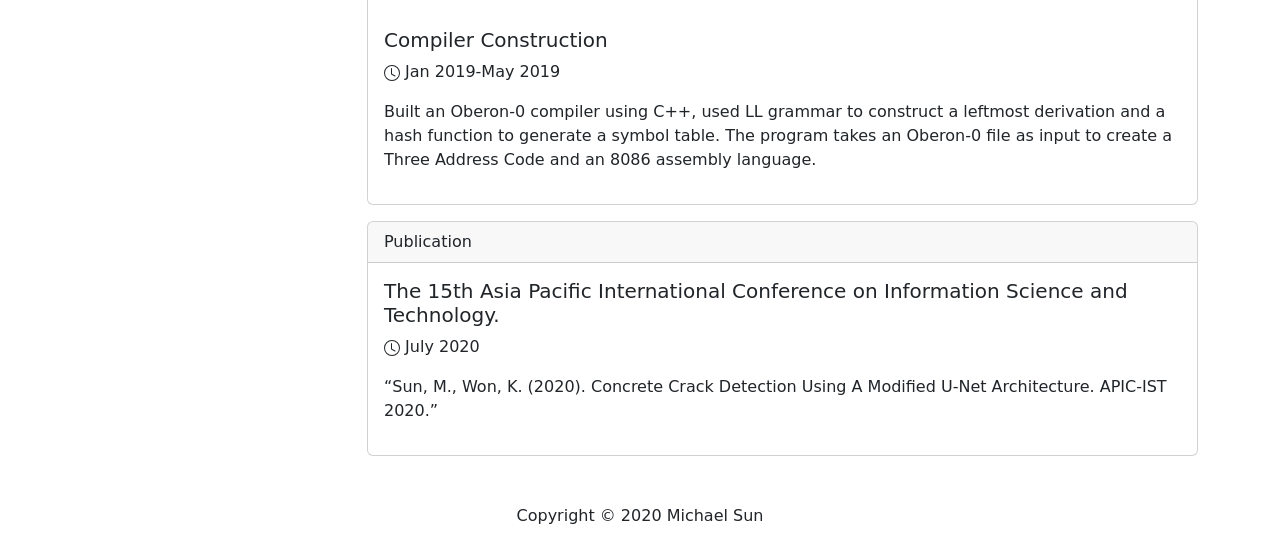
==== commit ecc0653f: "update skills" ====
--- a/index.html
+++ b/index.html
@@ -71,6 +71,7 @@
                 <li class="list-group-item">Node</li>
                 <li class="list-group-item">Express</li>
                 <li class="list-group-item">Bootstrap</li>
+                <li class="list-group-item">React</li>
                 <li class="list-group-item">SASS</li>
                 <li class="list-group-item">Linux</li>
                 <li class="list-group-item">Photoshop</li>
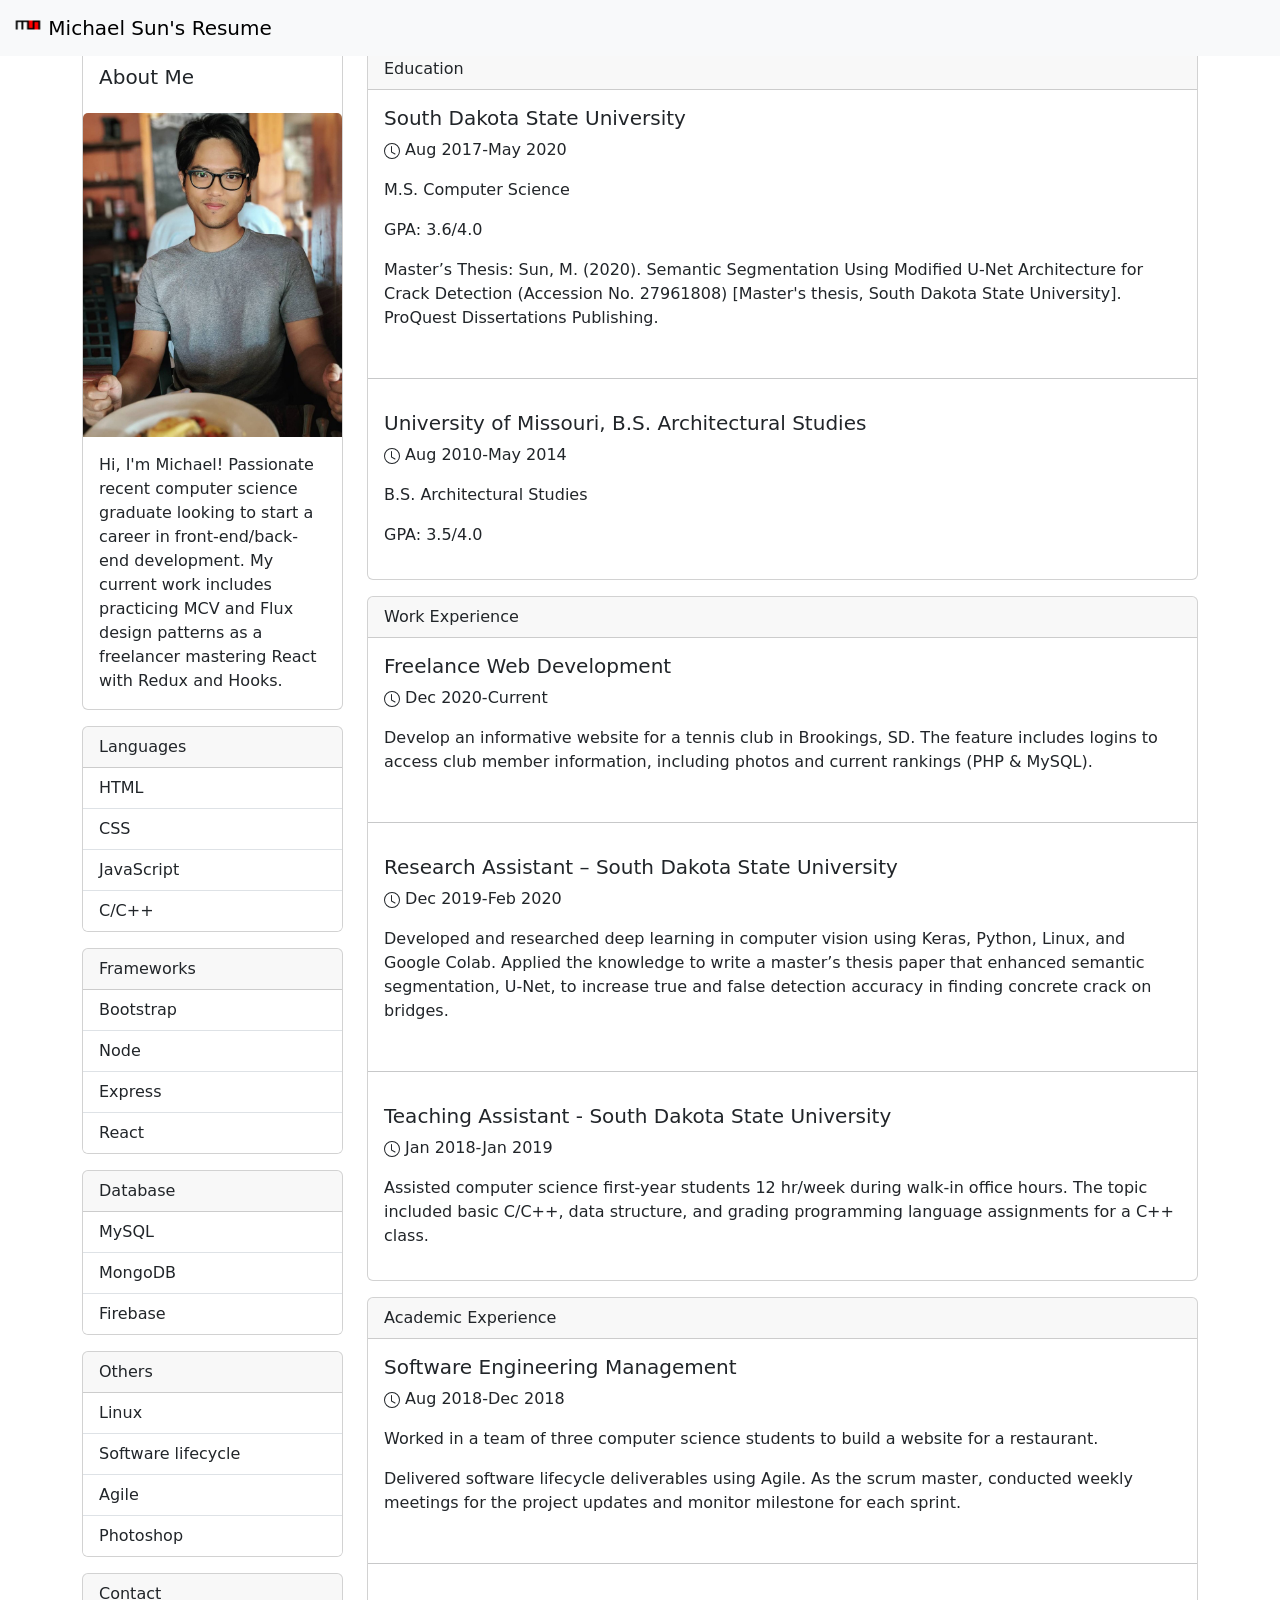
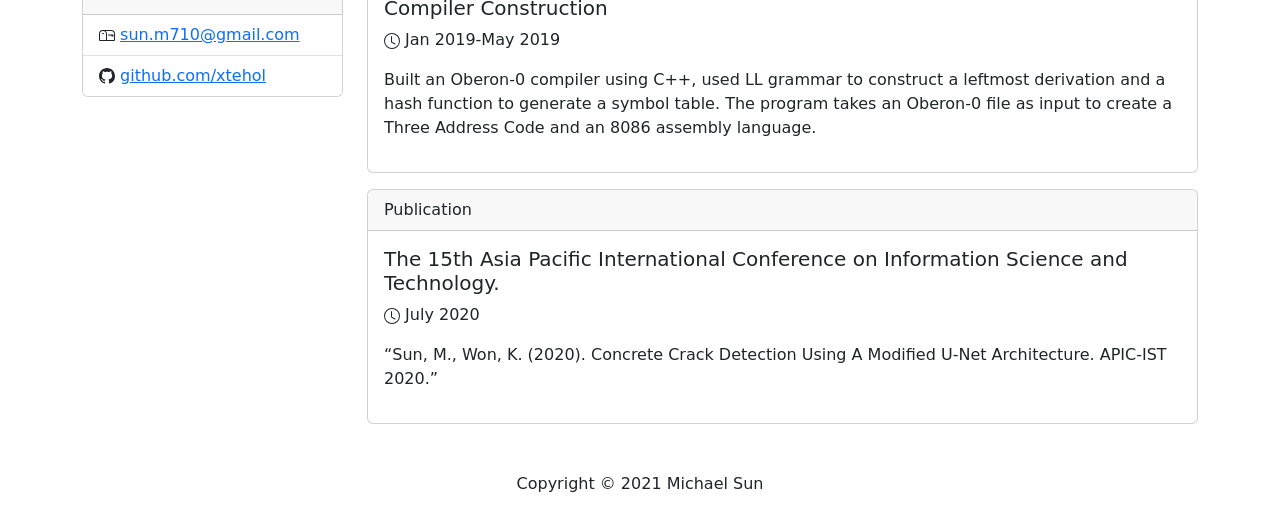
==== commit 9bc3b4ab: "update all info" ====
--- a/index.html
+++ b/index.html
@@ -31,7 +31,7 @@
     </head>
 
     <body>
-      <nav class="navbar navbar-light bg-light">
+      <nav class="navbar fixed-top navbar-light bg-light">
         <div class="container-fluid">
           <a class="navbar-brand" href="#">
             <img src="image/ms.ico" alt="" width="30" height="24" class="d-inline-block align-top">
@@ -53,34 +53,59 @@
               <img src="image/profile_photo.jpg" class="card-img-top d-none d-lg-block" alt="...">
               <div class="card-body">
                 <p class="card-text">
-                  Hi, I'm Michael! I am a passionate and hard-working recent computer science graduate looking for a career in entry-level front-end/back-end developers.
-                  I am currently working on freelance works that include building portfolio web portals and a web portal for a local tennis community.
-                </p>
-              </div>
-            </div>
-
-            <div class="card mt-3" >
-              <div class="card-header">
-                Skills
+                  Hi, I'm Michael! 
+                  Passionate recent computer science graduate looking to start a career in front-end/back-end development. 
+                  My current work includes practicing MCV and Flux design patterns as a freelancer mastering React with Redux and Hooks.
+                </p>
+              </div>
+            </div>
+
+            <div class="card mt-3" >
+              <div class="card-header">
+                Languages
               </div>
               <ul class="list-group list-group-flush">
                 <li class="list-group-item">HTML</li>
                 <li class="list-group-item">CSS</li>
                 <li class="list-group-item">JavaScript</li>
                 <li class="list-group-item">C/C++</li>
+              </ul>
+            </div>
+            <div class="card mt-3" >
+              <div class="card-header">
+                Frameworks
+              </div>
+              <ul class="list-group list-group-flush">
+                <li class="list-group-item">Bootstrap</li>
                 <li class="list-group-item">Node</li>
                 <li class="list-group-item">Express</li>
-                <li class="list-group-item">Bootstrap</li>
                 <li class="list-group-item">React</li>
-                <li class="list-group-item">SASS</li>
+              </ul>
+            </div>
+            <div class="card mt-3" >
+              <div class="card-header">
+                Database
+              </div>
+              <ul class="list-group list-group-flush">
+                <li class="list-group-item">MySQL</li>
+                <li class="list-group-item">MongoDB</li>
+                <li class="list-group-item">Firebase</li>
+              </ul>
+            </div>
+            <div class="card mt-3" >
+              <div class="card-header">
+                Others
+              </div>
+              <ul class="list-group list-group-flush">
                 <li class="list-group-item">Linux</li>
-                <li class="list-group-item">Photoshop</li>
                 <li class="list-group-item">Software lifecycle</li>
                 <li class="list-group-item">Agile</li>
-              </ul>
-            </div>
-
-            <div class="card my-3" >
+                <li class="list-group-item">Photoshop</li>
+              </ul>
+            </div>
+
+
+            <div class="card mt-3" >
               <div class="card-header">
                 Contact
               </div>
@@ -152,7 +177,7 @@
                     <path d="M8 16A8 8 0 1 0 8 0a8 8 0 0 0 0 16zm7-8A7 7 0 1 1 1 8a7 7 0 0 1 14 0z"/>
                   </svg>
 
-                  Sept 2020-Current
+                  Dec 2020-Current
                 </p>
                 <p>Develop an informative website for a tennis club in Brookings, SD. The feature includes logins to access club member information, including photos and current rankings (PHP & MySQL).</p>
               </div>
@@ -167,7 +192,9 @@
 
                   Dec 2019-Feb 2020
                 </p>
-                <p>Developed and researched deep learning in computer vision using Keras, Python, Linux, and Google Colab. Applied the knowledge to write a master’s thesis paper that enhanced semantic segmentation, U-Net, to increase detection accuracy in finding tiny concrete crack on bridges.</p>  
+                <p>Developed and researched deep learning in computer vision using Keras, Python, Linux, and Google Colab.
+                   Applied the knowledge to write a master’s thesis paper that enhanced semantic segmentation, U-Net, 
+                   to increase true and false detection accuracy in finding concrete crack on bridges.  </p>  
               </div>
               <hr>
               <div class="card-body">
@@ -180,7 +207,8 @@
 
                   Jan 2018-Jan 2019
                 </p>
-                <p>Taught computer science first-year students 12 hr/week during walk-in office hours. The topic included basic C/C++, data structure, and grading programming language assignments for a C++ class.</p>
+                <p>Assisted computer science first-year students 12 hr/week during walk-in office hours. 
+                  The topic included basic C/C++, data structure, and grading programming language assignments for a C++ class.</p>
               </div>
             </div>
             <!--Academic Experience-->
@@ -240,6 +268,6 @@
     </body>
 
     <footer class="mt-5">
-        <p class="text-center">Copyright &copy 2020 Michael Sun</p>
+        <p class="text-center">Copyright &copy 2021 Michael Sun</p>
     </footer>
 </html>
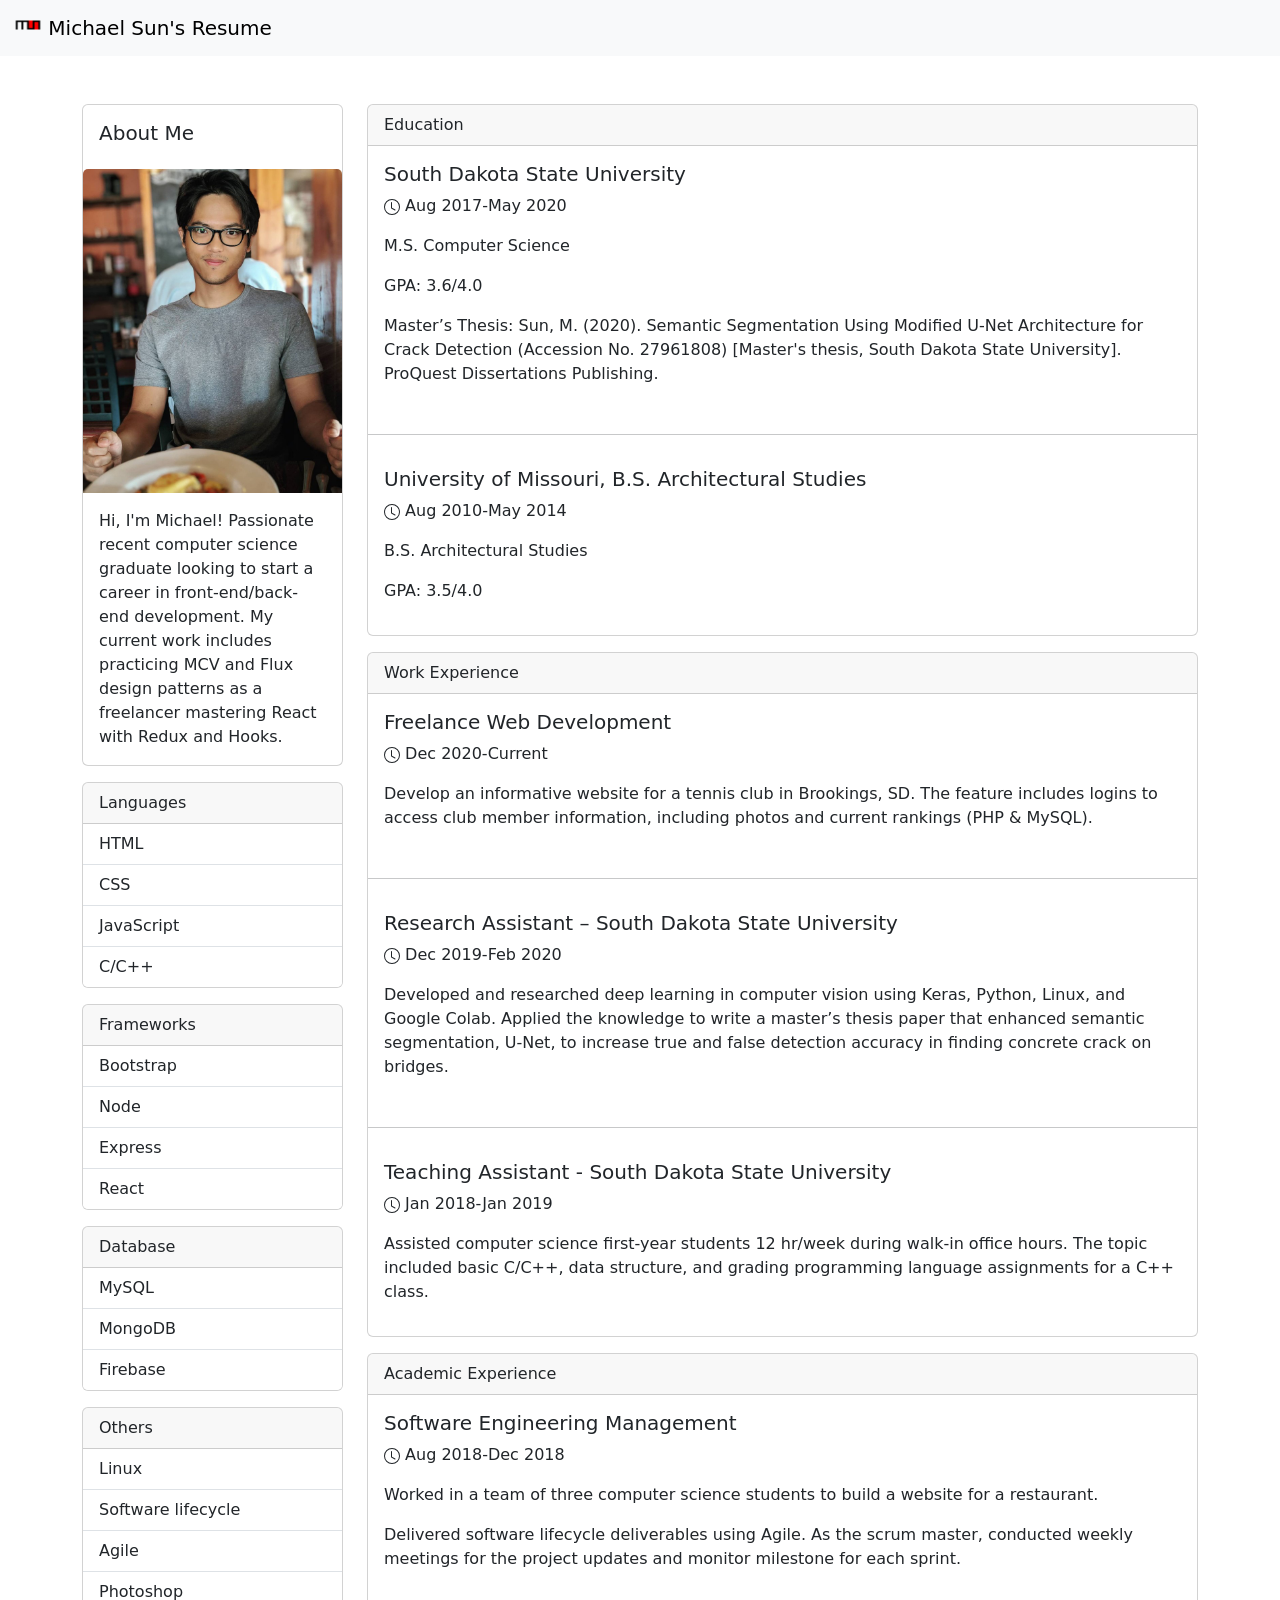
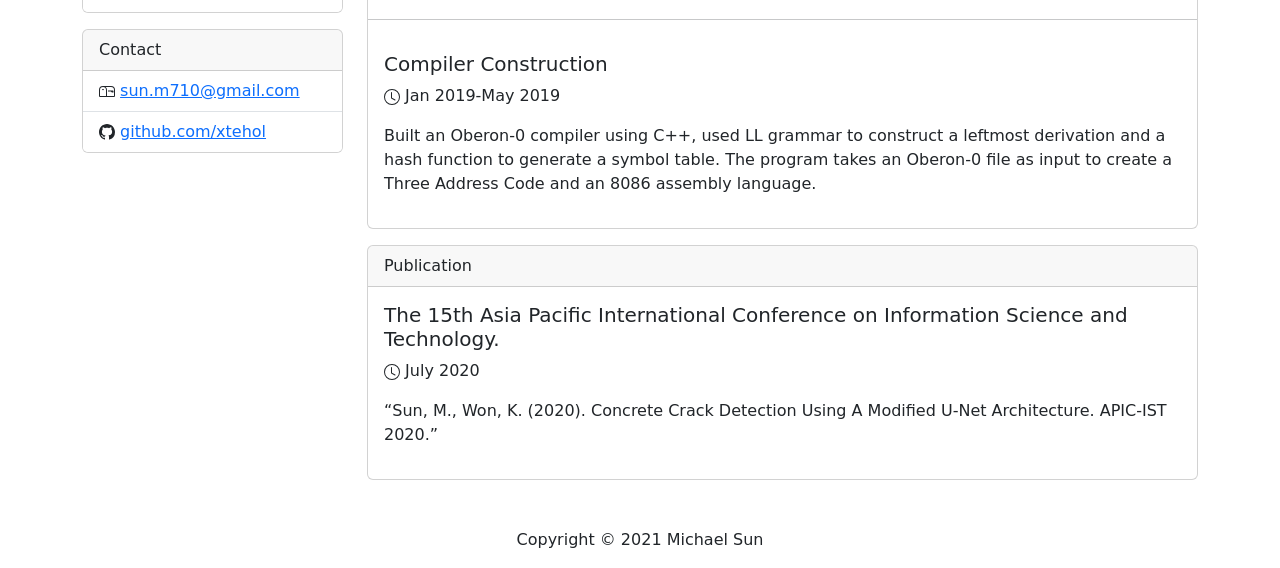
==== commit d8beb658: "update navbar to sticky-top" ====
--- a/index.html
+++ b/index.html
@@ -31,7 +31,7 @@
     </head>
 
     <body>
-      <nav class="navbar fixed-top navbar-light bg-light">
+      <nav class="navbar sticky-top navbar-light bg-light">
         <div class="container-fluid">
           <a class="navbar-brand" href="#">
             <img src="image/ms.ico" alt="" width="30" height="24" class="d-inline-block align-top">
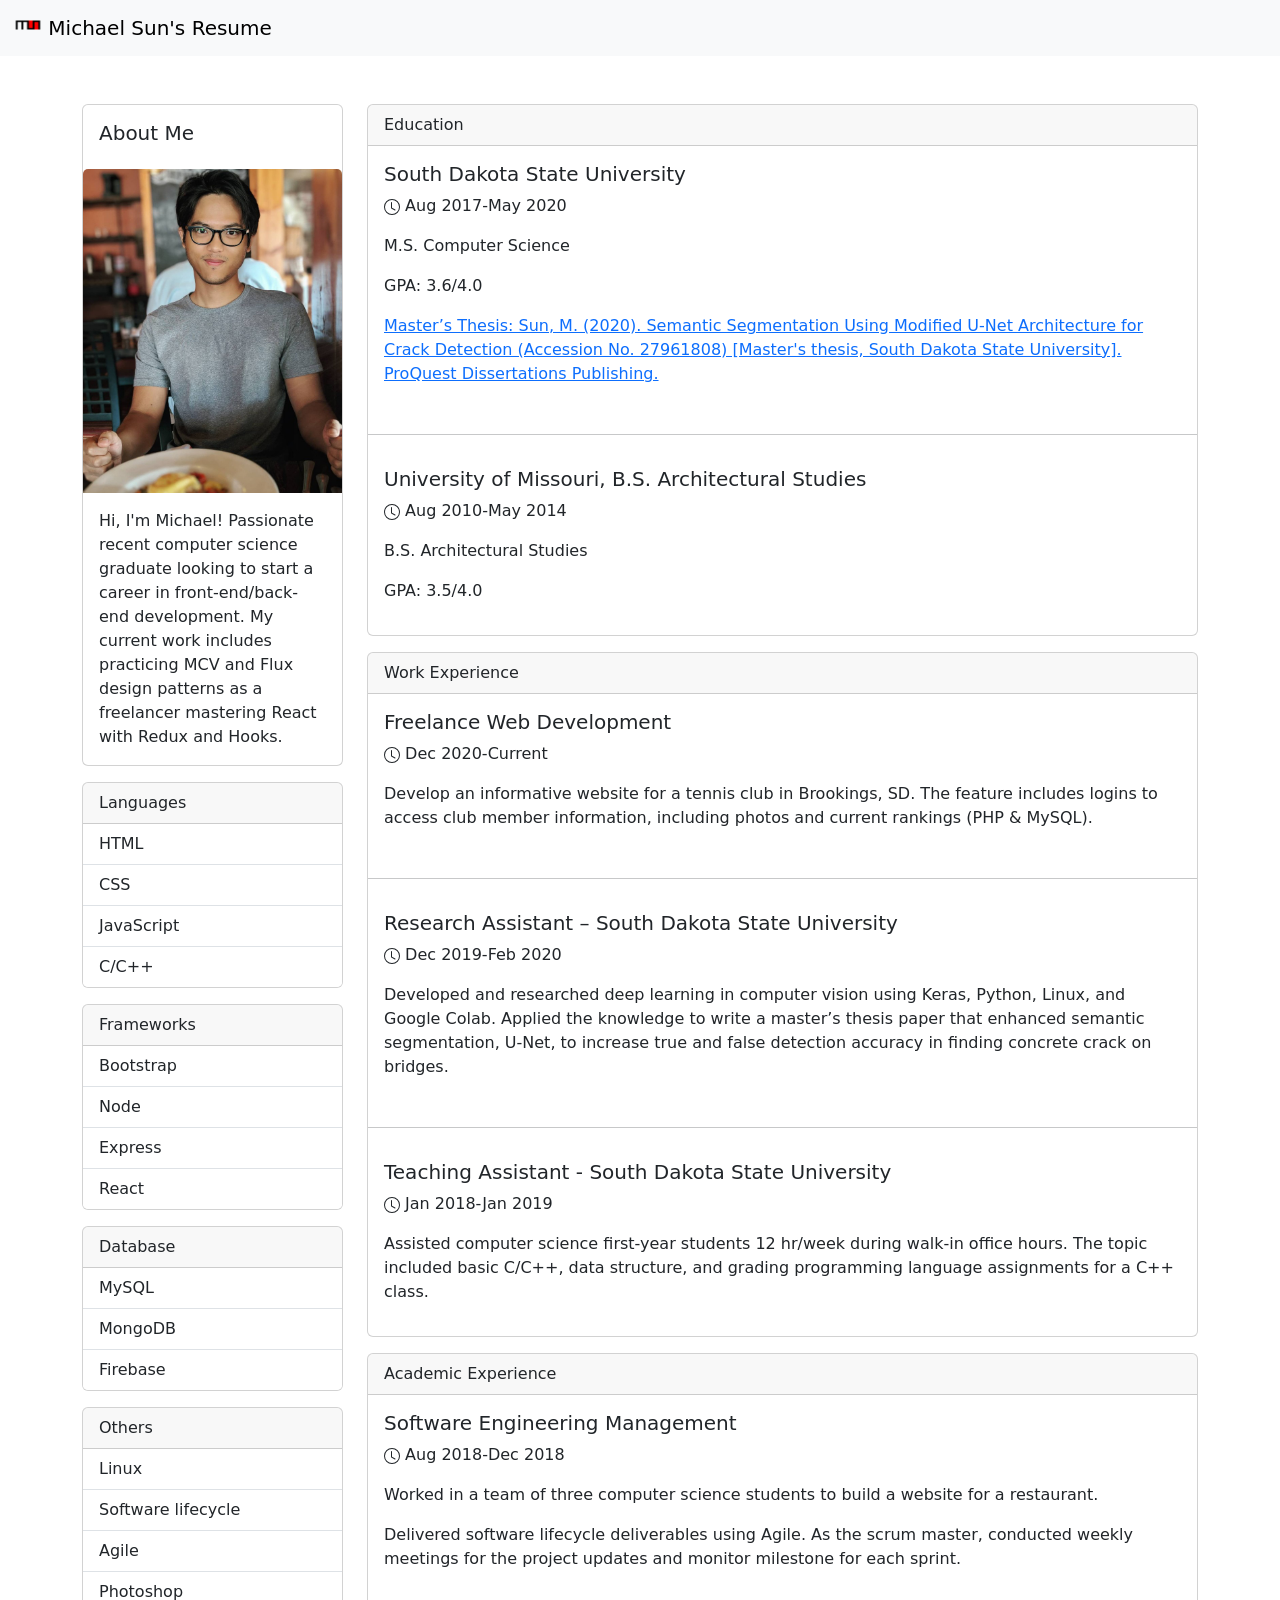
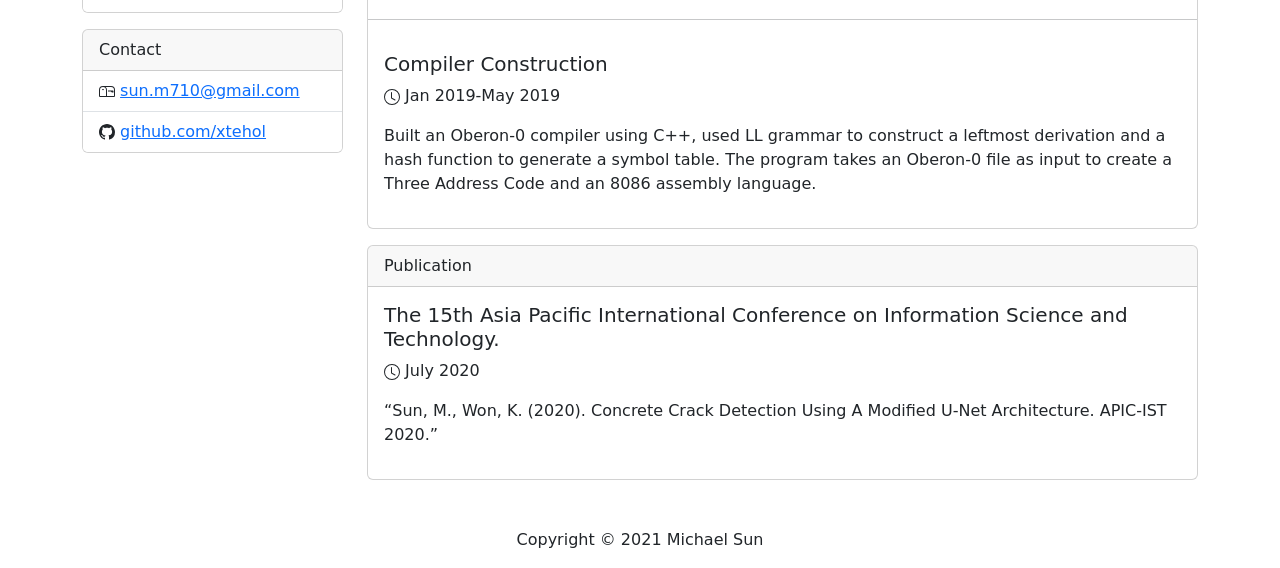
==== commit 3a07e5d3: "add link to thesis paper" ====
--- a/index.html
+++ b/index.html
@@ -146,8 +146,10 @@
                 </p>
                 <p>M.S. Computer Science</p>
                 <p>GPA: 3.6/4.0</p>
-                <p>Master’s Thesis: Sun, M. (2020). Semantic Segmentation Using Modified U-Net Architecture for Crack Detection (Accession No. 27961808) [Master's thesis, South Dakota State University]. ProQuest Dissertations Publishing.
-                </p>
+                <a href="https://openprairie.sdstate.edu/etd/3937/" target="_blank"><p>Master’s Thesis: Sun, M. (2020). Semantic Segmentation Using Modified U-Net Architecture 
+                  for Crack Detection (Accession No. 27961808) [Master's thesis, South Dakota State University]. 
+                  ProQuest Dissertations Publishing.
+                </p></a>
               </div>
               <hr>
               <div class="card-body">
